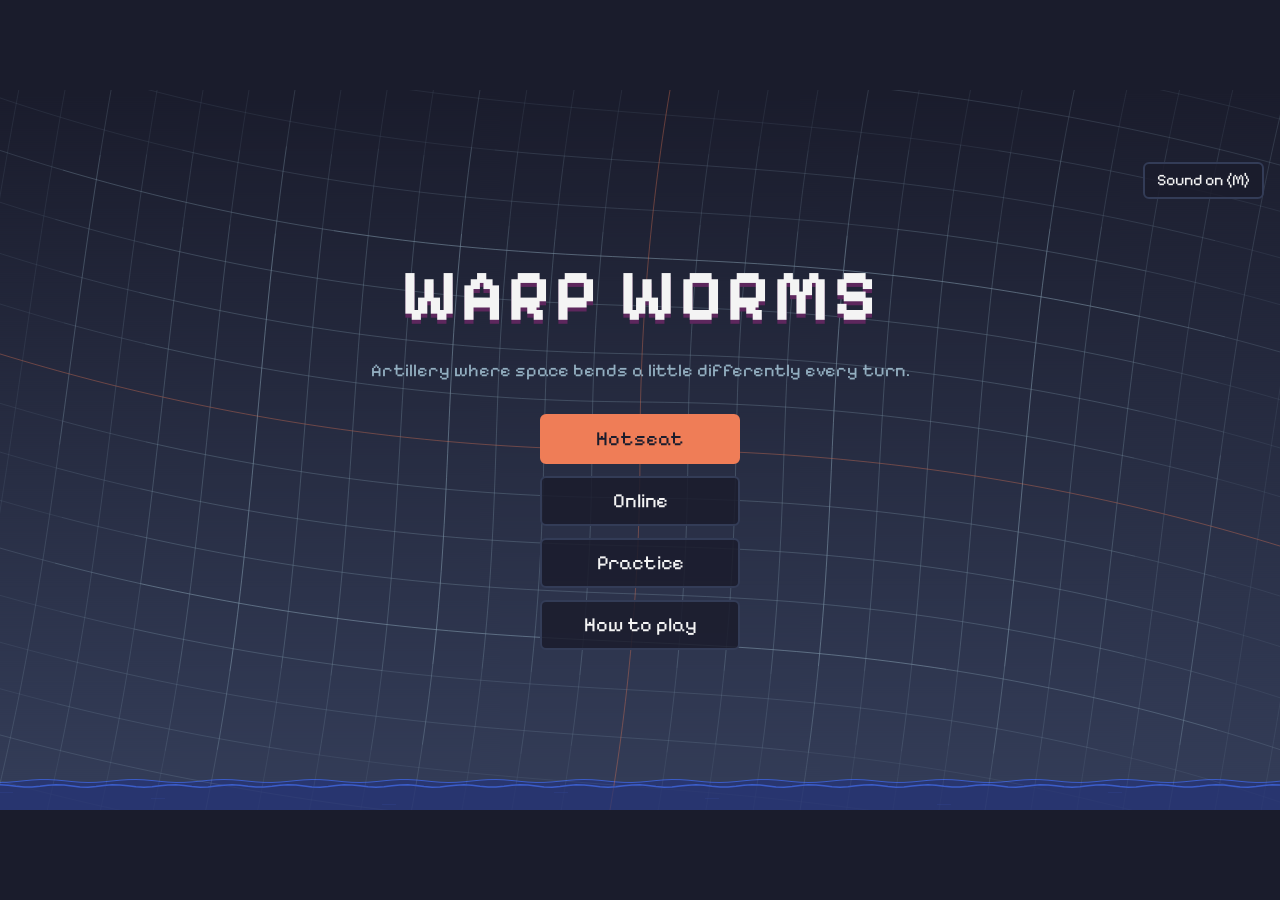
==== index.html @ c437f856 "Initial build" ====
<!doctype html>
<html lang="en">
  <head>
    <meta charset="utf-8" />
    <meta name="viewport" content="width=device-width, initial-scale=1, viewport-fit=cover" />
    <meta name="theme-color" content="#1a1c2c" />
    <meta name="color-scheme" content="dark" />
    <meta name="application-name" content="Warp Worms" />
    <meta name="apple-mobile-web-app-title" content="Warp Worms" />
    <meta name="description" content="Two-player artillery where space itself bends a little differently every turn. Hotseat or online with a friend, in the browser." />
    <meta property="og:site_name" content="Warp Worms" />
    <meta property="og:title" content="Warp Worms" />
    <meta property="og:description" content="Two-player artillery where space itself bends a little differently every turn. Hotseat or online with a friend, in the browser." />
    <meta property="og:type" content="website" />
    <meta name="twitter:card" content="summary" />
    <meta name="twitter:title" content="Warp Worms" />
    <meta name="twitter:description" content="Two-player artillery where space itself bends a little differently every turn." />
    <title>Warp Worms</title>
    <link rel="icon" type="image/svg+xml" href="./favicon.svg" />
    <link rel="preload" href="./fonts/pixelify-sans-latin.woff2" as="font" type="font/woff2" crossorigin />
    <script type="module" crossorigin src="./assets/main-BVCIYx_k.js"></script>
    <link rel="modulepreload" crossorigin href="./assets/terrain-layer-reFXN8Y3.js">
    <link rel="stylesheet" crossorigin href="./assets/main-MBzCyATf.css">
  </head>
  <body>
    <div id="stage">
      <canvas id="game" aria-label="Warp Worms arena"></canvas>
      <div id="ui"></div>
    </div>
    <noscript><p style="position:absolute;inset:0;margin:0;display:grid;place-items:center;color:#f4f4f4;font:18px ui-monospace,monospace">Warp Worms needs JavaScript to run.</p></noscript>
  </body>
</html>
---- assets/main-MBzCyATf.css ----
@font-face{font-family:Pixelify Sans;src:url(../fonts/pixelify-sans-latin.woff2)format("woff2");font-weight:400 700;font-style:normal;font-display:swap}:root{--bg:#1a1c2c;--panel:#1a1c2cd9;--panel-edge:#333c57;--text:#f4f4f4;--muted:#94b0c2;--dim:#566c86;--ember:#ef7d57;--tide:#41a6f6;--sand:#ffcd75;--danger:#b13e53;--accent:#5d275d;--ok:#38b764;--hud-cell:#333c5773;--font:"Pixelify Sans", ui-monospace, monospace;--font-code:ui-monospace, Menlo, Consolas, "DejaVu Sans Mono", "Liberation Mono", monospace;--arena-w:1280px;--arena-h:720px;--lightningcss-light: ;--lightningcss-dark:initial;color-scheme:dark}*,:before,:after{box-sizing:border-box}html,body{background:var(--bg);width:100%;height:100%;margin:0;overflow:hidden}body{color:var(--text);font-family:var(--font);font-variant-ligatures:none;-webkit-font-smoothing:antialiased;-webkit-tap-highlight-color:transparent;font-size:16px;line-height:1.3}#stage{background:var(--bg);opacity:1;width:min(100vw,177.778vh);height:min(100vh,56.25vw);transition:opacity .15s ease-out;position:absolute;top:calc(50vh - min(100vh,56.25vw)/2);left:calc(50vw - min(100vw,177.778vh)/2);overflow:hidden}#stage.is-entering{opacity:0;transition:none}#game{touch-action:none;-webkit-user-select:none;user-select:none;cursor:default;width:100%;height:100%;display:block;position:absolute;inset:0}#ui{width:var(--arena-w);height:var(--arena-h);transform-origin:0 0;pointer-events:none;opacity:1;transition:opacity .15s ease-out;position:absolute;top:0;left:0}#ui.is-fading{opacity:0}.panel{background:var(--panel);border:2px solid var(--panel-edge);border-radius:6px;padding:16px 20px}.menu{flex-direction:column;justify-content:center;align-items:center;gap:12px;display:flex;position:absolute;inset:0}.title{letter-spacing:4px;color:var(--text);text-shadow:0 4px 0 var(--accent);margin:0 0 24px;font-size:72px;font-weight:700}.muted{color:var(--muted)}button,input{font:inherit;color:inherit}button{border:2px solid var(--panel-edge);background:var(--panel);min-width:200px;color:var(--text);cursor:default;-webkit-user-select:none;user-select:none;border-radius:6px;padding:10px 20px;font-size:20px;transition:background-color 80ms,border-color 80ms,transform 80ms}button:hover{border-color:var(--ember)}button:active{transform:translateY(1px)}button:focus-visible,input:focus-visible{outline:2px solid var(--sand);outline-offset:2px}button.primary{background:var(--ember);border-color:var(--ember);color:var(--bg)}button.primary:hover{border-color:var(--sand)}button:disabled,button:disabled:hover,button.primary:disabled{background:var(--panel);border-color:var(--panel-edge);color:var(--dim);transform:none}button.small{min-width:0;padding:6px 12px;font-size:16px}input[type=text]{border:2px solid var(--panel-edge);background:var(--bg);letter-spacing:3px;text-transform:uppercase;text-align:center;border-radius:6px;width:240px;padding:10px 12px;font-size:24px}.room-code{font-family:var(--font-code);font-weight:700}.keycap{border:1px solid var(--dim);background:var(--hud-cell);min-width:1.7em;color:var(--text);font-family:var(--font-code);text-align:center;white-space:nowrap;border-bottom-width:2px;border-radius:4px;padding:0 5px;font-size:.8em;font-style:normal;font-weight:700;line-height:1.45;display:inline-block}#ui button,#ui input,#ui select,#ui a,#ui .interactive{pointer-events:auto}.skip-btn{align-items:center;gap:8px;min-width:0;display:flex;position:absolute;bottom:24px;right:24px}.skip-btn .keycap{font-size:13px}.mute-btn{min-width:0;padding:6px 10px;font-size:14px;position:absolute;top:72px;right:16px}.row{justify-content:center;align-items:center;gap:12px;display:flex}.screen-title{text-shadow:0 3px 0 var(--accent);margin:0 0 4px;font-size:40px;font-weight:700}.menu p{text-align:center;max-width:640px;margin:0}.status{min-height:1.3em;color:var(--sand);font-size:20px}.error{min-height:1.3em;color:var(--ember)}.error:empty,.note:empty{visibility:hidden}.note{-webkit-user-select:text;user-select:text;pointer-events:auto;overflow-wrap:anywhere;font-size:14px}.title-screen .title{margin-bottom:4px}.menu p.tagline{margin-bottom:20px;font-size:18px}.howto{flex-direction:column;align-items:center;gap:14px;width:1000px;max-height:696px;padding:20px 28px;display:flex;position:absolute;top:50%;left:50%;transform:translate(-50%,-50%)}.howto h2{text-shadow:0 3px 0 var(--accent);margin:0;font-size:32px}.howto p{text-align:center;max-width:880px;margin:0}.howto .howto-modes{font-size:15px}.keys{grid-template-columns:1fr;gap:5px;margin:0;font-size:16px;display:grid}.howto .keys{border-top:2px solid var(--panel-edge);border-bottom:2px solid var(--panel-edge);grid-template-rows:repeat(7,auto);grid-template-columns:1fr 1fr;grid-auto-flow:column;column-gap:28px;width:100%;padding:12px 0}.keys-row{grid-template-columns:150px 1fr;align-items:center;gap:14px;display:grid}.keys dt{color:var(--muted);flex-wrap:wrap;justify-content:flex-end;align-items:center;gap:4px;font-size:14px;display:flex}.keys .keycap{font-size:13px}.keys dd{margin:0}.lobby input[type=text].name-input{letter-spacing:1px;text-transform:none;width:320px;font-size:18px}.lobby input[type=text]:disabled{color:var(--muted)}.status-wait:before,.status-ok:before,.status-bad:before{content:"";vertical-align:1px;border-radius:50%;width:10px;height:10px;margin-right:10px;display:inline-block}.status-wait:before{background:var(--sand);animation:1.2s ease-in-out infinite status-pulse}.status-ok:before{background:var(--ok)}.status-bad:before{background:var(--danger)}@keyframes status-pulse{50%{opacity:.25}}.results .banner{text-shadow:0 4px 0 var(--bg);margin:0;font-size:64px;font-weight:700}.outcome{font-size:22px}table.stats{border-collapse:collapse;background:var(--panel);border:2px solid var(--panel-edge);font-size:20px}.stats th,.stats td{text-align:right;padding:8px 18px}.stats td,.num{font-family:var(--font-code);font-weight:700}.stats thead th{color:var(--muted);border-bottom:2px solid var(--panel-edge);font-weight:400}.stats th[scope=row]{text-align:left;font-weight:700}.practice-stats th[scope=row]{color:var(--muted);font-weight:400}.practice-stats td{min-width:120px;font-weight:700}.stats tr.winner td{color:var(--sand)}.net-banner{background:var(--panel);border:2px solid var(--danger);text-align:center;border-radius:6px;align-items:center;gap:12px;max-width:900px;padding:10px 16px;font-size:18px;display:flex;position:absolute;top:192px;left:50%;transform:translate(-50%)}.net-banner.ok{border-color:var(--ok)}.hud-text{white-space:nowrap;color:#0000;-webkit-user-select:none;user-select:none;justify-content:center;align-items:center;line-height:1;display:flex;position:absolute;overflow:hidden}.hud-text.hud-practice{white-space:normal;text-align:center}.pause-menu,.pause-menu h2,.pause-menu p{cursor:default;-webkit-user-select:none;user-select:none}.pause-menu{pointer-events:auto;background:#1a1c2c99;flex-direction:column;justify-content:center;align-items:center;gap:12px;display:flex;position:absolute;inset:0}.pause-card{background:#1a1c2ceb;align-items:flex-start;gap:28px;padding:24px 28px;display:flex}.pause-main{flex-direction:column;align-items:center;gap:10px;display:flex}.pause-menu h2{text-shadow:0 3px 0 var(--accent);margin:0 0 4px;font-size:40px;font-weight:700}.pause-menu p{max-width:260px;color:var(--muted);text-align:center;margin:0 0 8px}.pause-controls{border-left:2px solid var(--panel-edge);width:500px;padding-left:28px}.pause-controls h3{margin:8px 0 12px;font-size:22px}.weapon-menu{--team:var(--text);border:1px solid var(--panel-edge);pointer-events:auto;cursor:default;-webkit-user-select:none;user-select:none;background:#1a1c2ce0;border-radius:6px;flex-direction:column;gap:8px;padding:10px 12px;display:flex;position:absolute;bottom:46px;left:12px}.weapon-menu.team-0{--team:var(--ember)}.weapon-menu.team-1{--team:var(--tide)}.weapon-menu-head{align-items:center;gap:8px;display:flex}.weapon-menu-head .keycap{font-size:11px}.weapon-menu h2{letter-spacing:1px;text-transform:uppercase;margin:0;font-size:15px;font-weight:700}.weapon-grid{grid-template-columns:repeat(5,118px);gap:4px;display:grid}#ui .weapon-item{background:var(--hud-cell);letter-spacing:.5px;text-align:left;text-transform:uppercase;border:1px solid #0000;border-radius:4px;flex-direction:column;justify-content:space-between;align-items:flex-start;gap:2px;min-width:0;height:46px;padding:5px 8px 6px;font-size:13px;font-weight:700;line-height:1.1;display:flex}#ui .weapon-item:hover{border-color:var(--muted)}#ui .weapon-item:focus-visible{outline:2px solid var(--sand);outline-offset:1px}#ui .weapon-item.selected{border-color:var(--team);background:color-mix(in srgb, var(--team) 24%, transparent);color:var(--team)}#ui .weapon-item:disabled{background:var(--hud-cell);color:var(--dim);opacity:.6}#ui .weapon-item .weapon-name{white-space:nowrap}#ui .weapon-item .weapon-ammo{color:var(--muted);align-self:flex-end;font-size:13px;line-height:1}#ui .weapon-item .weapon-ammo.inf{font-size:15px}#ui .weapon-item .weapon-ammo.count:before{content:"×"}#ui .weapon-item .weapon-ammo.none{color:var(--danger)}#ui .weapon-item .weapon-ammo.pips{color:#0000;background:radial-gradient(circle at 3.5px 3.5px, var(--team) 2.7px, transparent 3.2px) left center / 9px 7px repeat-x;height:7px;font-size:0}#ui .weapon-ammo.pips-1{width:7px}#ui .weapon-ammo.pips-2{width:16px}#ui .weapon-ammo.pips-3{width:25px}#ui .weapon-ammo.pips-4{width:34px}#ui .weapon-ammo.pips-5{width:43px}.weapon-menu-hint{color:var(--muted);white-space:pre;flex-wrap:wrap;align-items:center;gap:3px;margin:0;font-size:12px;display:flex}.weapon-menu-hint .keycap{font-size:10px}.hidden,[hidden],#ui .hidden,#ui [hidden]{display:none}@media (prefers-reduced-motion:reduce){#stage,#ui,button{transition:none}button:active{transform:none}.status-wait:before{animation:none}}
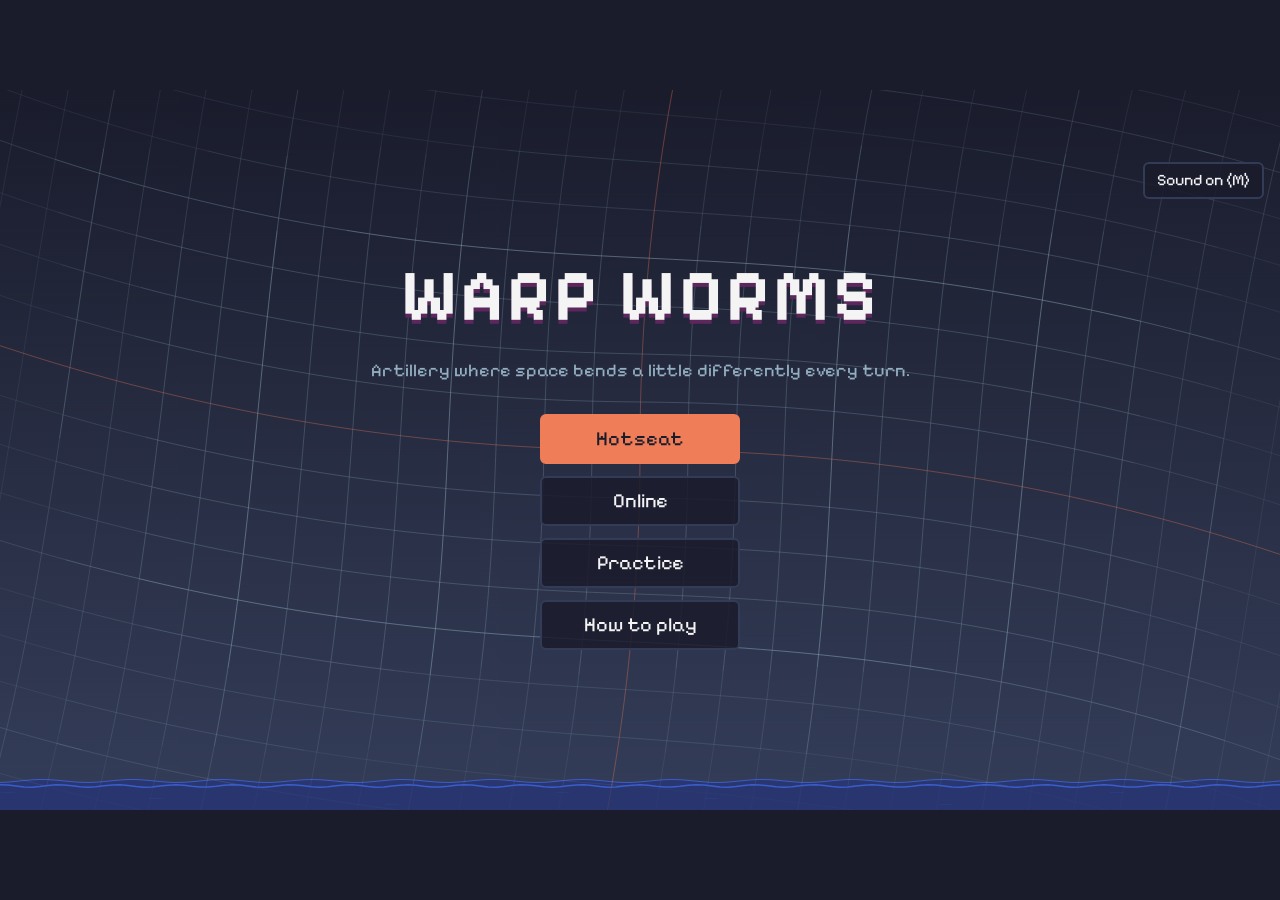
==== commit e80e3108: "Build from ff4e3c536b7b" ====
--- a/index.html
+++ b/index.html
@@ -18,7 +18,7 @@
     <title>Warp Worms</title>
     <link rel="icon" type="image/svg+xml" href="./favicon.svg" />
     <link rel="preload" href="./fonts/pixelify-sans-latin.woff2" as="font" type="font/woff2" crossorigin />
-    <script type="module" crossorigin src="./assets/main-BVCIYx_k.js"></script>
+    <script type="module" crossorigin src="./assets/main-IUmXEz15.js"></script>
     <link rel="modulepreload" crossorigin href="./assets/terrain-layer-reFXN8Y3.js">
     <link rel="stylesheet" crossorigin href="./assets/main-MBzCyATf.css">
   </head>
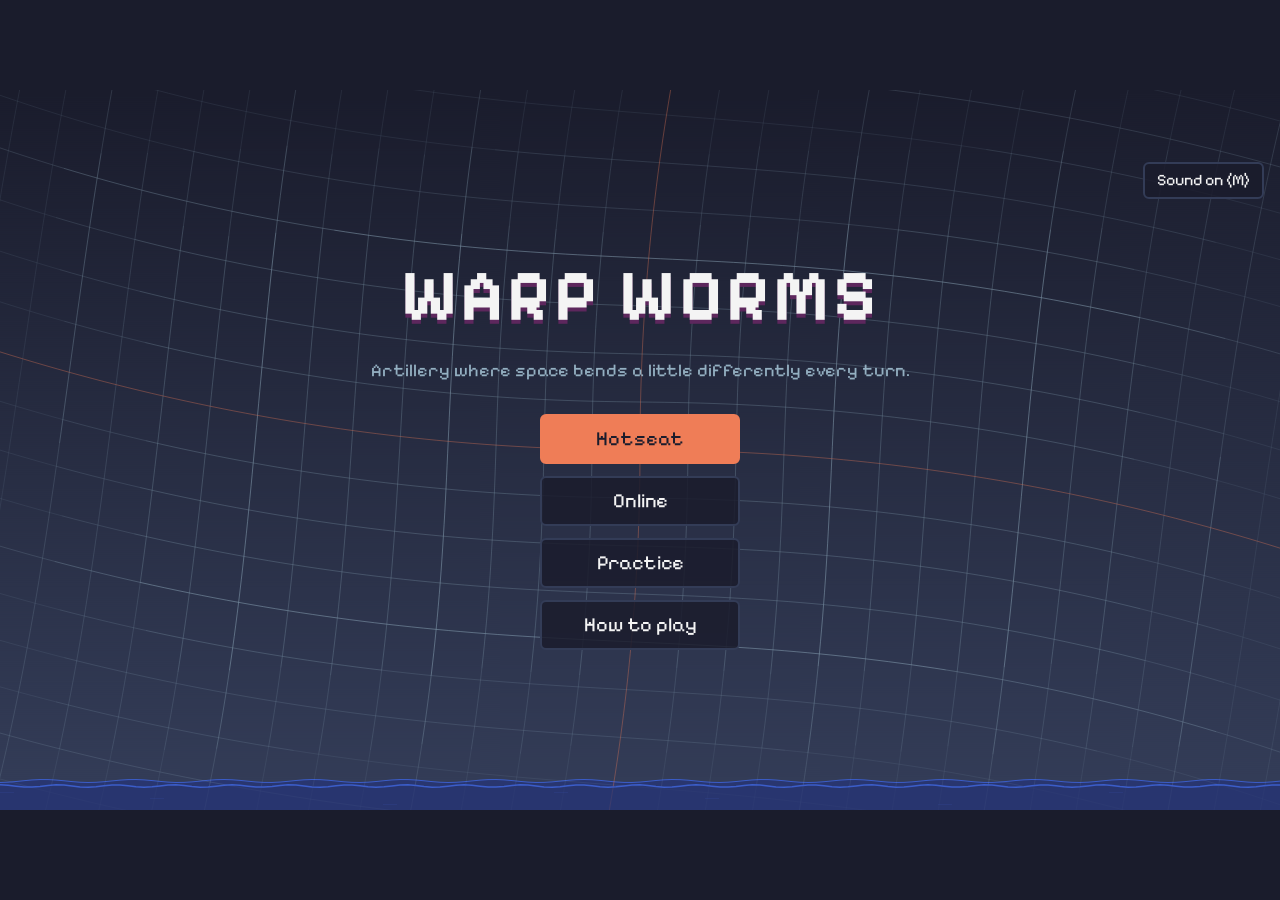
==== commit f2041ce7: "Build from 2be9f8ccb97f" ====
--- a/index.html
+++ b/index.html
@@ -18,7 +18,7 @@
     <title>Warp Worms</title>
     <link rel="icon" type="image/svg+xml" href="./favicon.svg" />
     <link rel="preload" href="./fonts/pixelify-sans-latin.woff2" as="font" type="font/woff2" crossorigin />
-    <script type="module" crossorigin src="./assets/main-IUmXEz15.js"></script>
+    <script type="module" crossorigin src="./assets/main-BY10_IZp.js"></script>
     <link rel="modulepreload" crossorigin href="./assets/terrain-layer-reFXN8Y3.js">
     <link rel="stylesheet" crossorigin href="./assets/main-MBzCyATf.css">
   </head>
